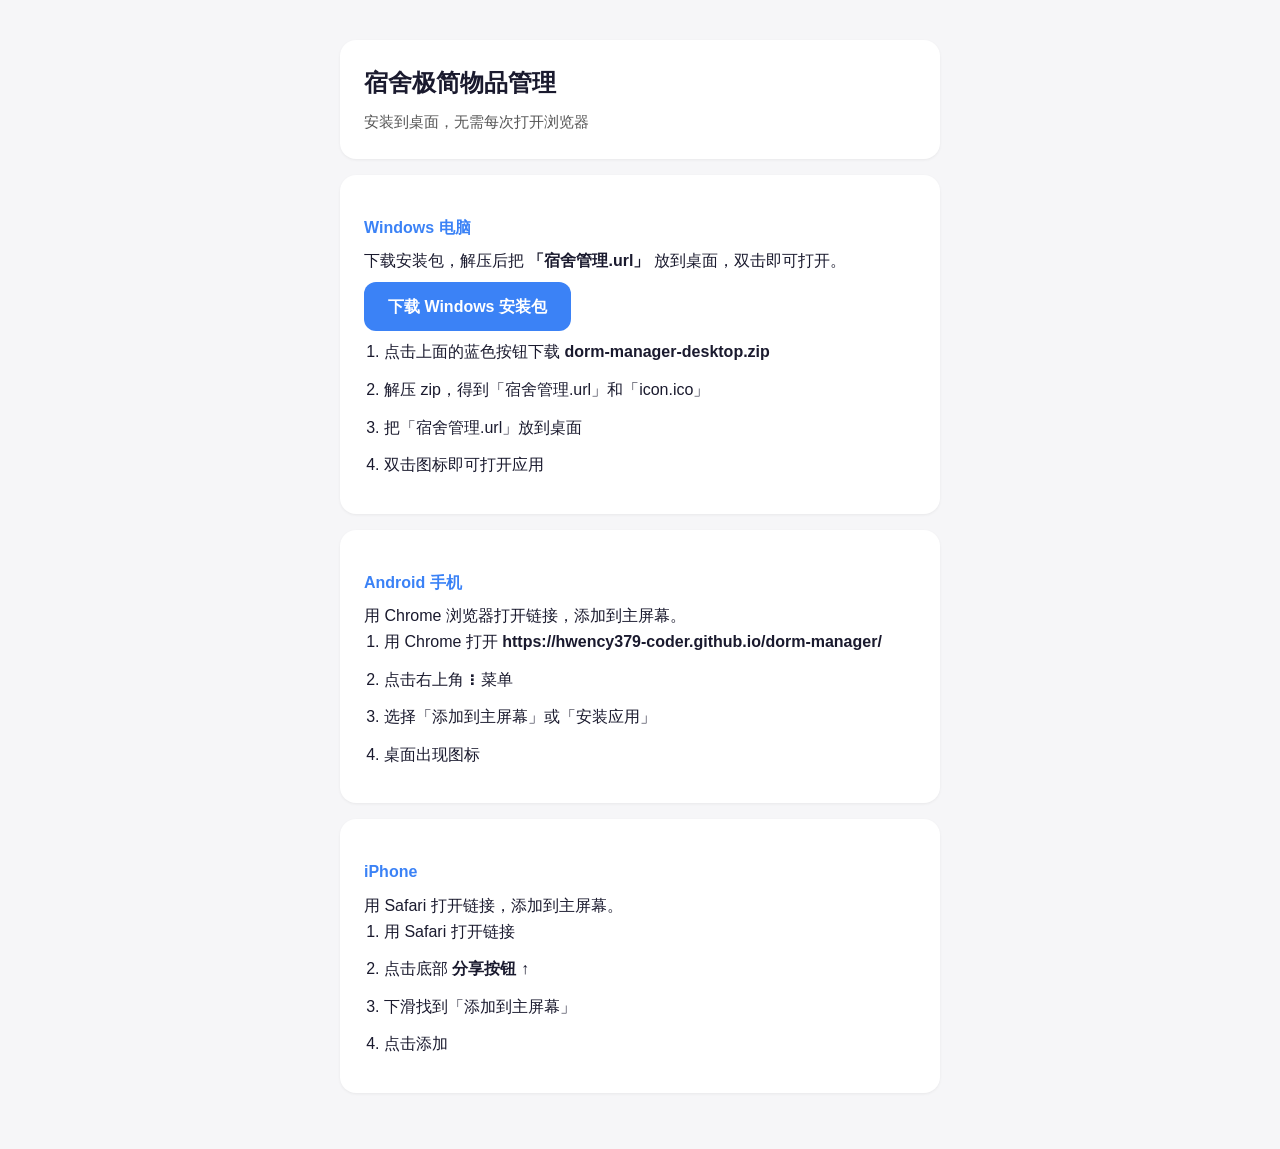
==== install.html @ ed108bbb "feat: 添加 Windows 桌面安装包和安装引导页面" ====
<!DOCTYPE html>
<html lang="zh-CN">
<head>
<meta charset="UTF-8">
<meta name="viewport" content="width=device-width, initial-scale=1.0">
<title>宿舍管理 - 安装到桌面</title>
<style>
*{box-sizing:border-box;margin:0;padding:0}
body{font-family:-apple-system,BlinkMacSystemFont,'Segoe UI',Roboto,sans-serif;background:#f6f6f8;color:#1a1a2e;line-height:1.6;padding:20px}
.container{max-width:600px;margin:0 auto;padding:20px 0}
.card{background:#fff;border-radius:16px;padding:24px;margin-bottom:16px;box-shadow:0 1px 3px rgba(0,0,0,0.06)}
h1{font-size:1.5rem;margin-bottom:8px}
.subtitle{color:#555;font-size:0.95rem}
.btn{display:inline-block;padding:12px 24px;background:#3b82f6;color:#fff;text-decoration:none;border-radius:12px;font-size:1rem;font-weight:600;margin:8px 0}
.btn:hover{background:#2563eb}
.steps{padding-left:20px}
.steps li{margin-bottom:12px}
.platform{color:#3b82f6;font-weight:600;margin-top:16px;margin-bottom:8px}
</style>
</head>
<body>
<div class="container">
  <div class="card">
    <h1>宿舍极简物品管理</h1>
    <p class="subtitle">安装到桌面，无需每次打开浏览器</p>
  </div>
  
  <div class="card">
    <div class="platform">Windows 电脑</div>
    <p>下载安装包，解压后把 <b>「宿舍管理.url」</b> 放到桌面，双击即可打开。</p>
    <a class="btn" href="dorm-manager-desktop.zip" download>下载 Windows 安装包</a>
    <ol class="steps">
      <li>点击上面的蓝色按钮下载 <b>dorm-manager-desktop.zip</b></li>
      <li>解压 zip，得到「宿舍管理.url」和「icon.ico」</li>
      <li>把「宿舍管理.url」放到桌面</li>
      <li>双击图标即可打开应用</li>
    </ol>
  </div>
  
  <div class="card">
    <div class="platform">Android 手机</div>
    <p>用 Chrome 浏览器打开链接，添加到主屏幕。</p>
    <ol class="steps">
      <li>用 Chrome 打开 <b>https://hwency379-coder.github.io/dorm-manager/</b></li>
      <li>点击右上角 <b>⋮</b> 菜单</li>
      <li>选择「添加到主屏幕」或「安装应用」</li>
      <li>桌面出现图标</li>
    </ol>
  </div>
  
  <div class="card">
    <div class="platform">iPhone</div>
    <p>用 Safari 打开链接，添加到主屏幕。</p>
    <ol class="steps">
      <li>用 Safari 打开链接</li>
      <li>点击底部 <b>分享按钮 ↑</b></li>
      <li>下滑找到「添加到主屏幕」</li>
      <li>点击添加</li>
    </ol>
  </div>
</div>
</body>
</html>
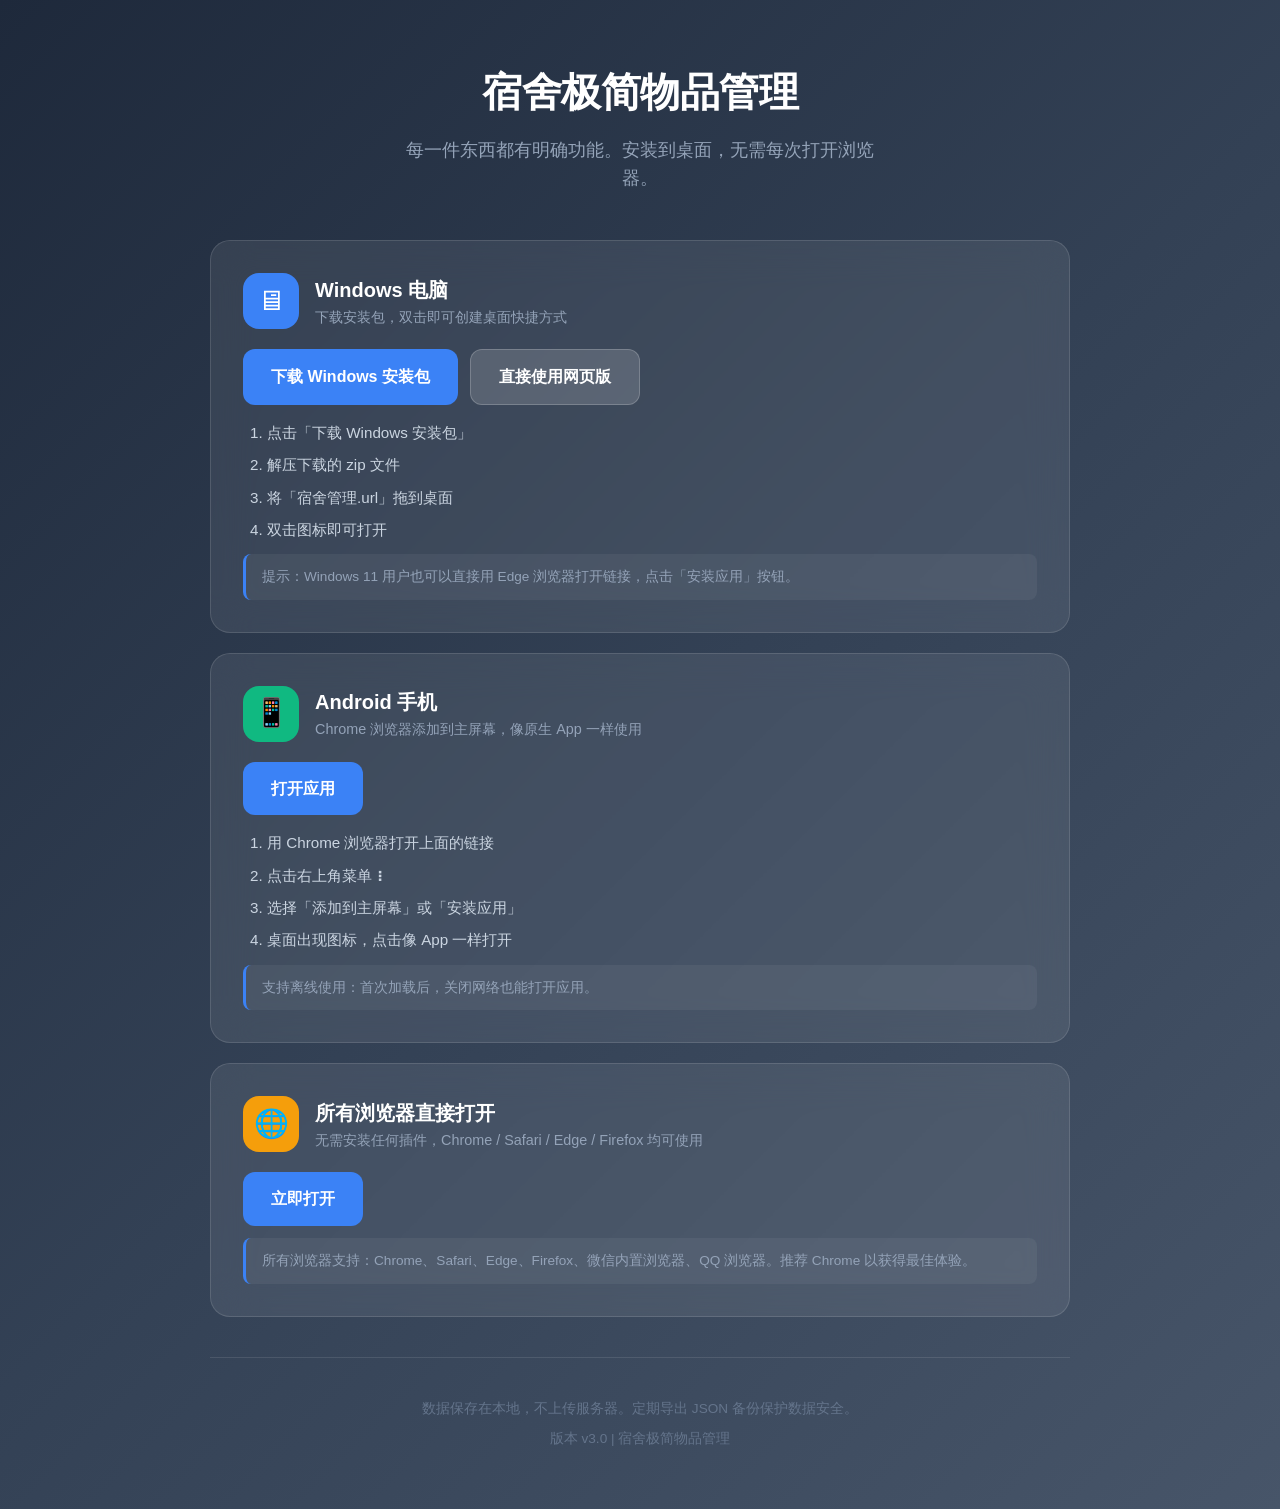
==== commit f8b5a6c5: "feat: 添加 Windows 桌面安装包和安装引导页面" ====
--- a/install.html
+++ b/install.html
@@ -3,61 +3,145 @@
 <head>
 <meta charset="UTF-8">
 <meta name="viewport" content="width=device-width, initial-scale=1.0">
-<title>宿舍管理 - 安装到桌面</title>
+<title>宿舍极简物品管理 - 下载安装</title>
 <style>
-*{box-sizing:border-box;margin:0;padding:0}
-body{font-family:-apple-system,BlinkMacSystemFont,'Segoe UI',Roboto,sans-serif;background:#f6f6f8;color:#1a1a2e;line-height:1.6;padding:20px}
-.container{max-width:600px;margin:0 auto;padding:20px 0}
-.card{background:#fff;border-radius:16px;padding:24px;margin-bottom:16px;box-shadow:0 1px 3px rgba(0,0,0,0.06)}
-h1{font-size:1.5rem;margin-bottom:8px}
-.subtitle{color:#555;font-size:0.95rem}
-.btn{display:inline-block;padding:12px 24px;background:#3b82f6;color:#fff;text-decoration:none;border-radius:12px;font-size:1rem;font-weight:600;margin:8px 0}
-.btn:hover{background:#2563eb}
-.steps{padding-left:20px}
-.steps li{margin-bottom:12px}
-.platform{color:#3b82f6;font-weight:600;margin-top:16px;margin-bottom:8px}
+* { box-sizing: border-box; margin: 0; padding: 0; }
+body {
+  font-family: -apple-system, BlinkMacSystemFont, 'Segoe UI', Roboto, 'Helvetica Neue', Arial, sans-serif;
+  background: linear-gradient(135deg, #1e293b 0%, #334155 50%, #475569 100%);
+  color: #fff;
+  min-height: 100vh;
+  line-height: 1.6;
+}
+.container { max-width: 900px; margin: 0 auto; padding: 60px 20px; }
+.hero { text-align: center; margin-bottom: 48px; }
+.hero h1 { font-size: 2.5rem; font-weight: 700; margin-bottom: 12px; letter-spacing: -0.5px; }
+.hero p { font-size: 1.1rem; color: #94a3b8; max-width: 500px; margin: 0 auto; }
+
+.card {
+  background: rgba(255,255,255,0.08);
+  backdrop-filter: blur(20px);
+  border: 1px solid rgba(255,255,255,0.12);
+  border-radius: 20px;
+  padding: 32px;
+  margin-bottom: 20px;
+  transition: transform 0.2s, box-shadow 0.2s;
+}
+.card:hover { transform: translateY(-2px); box-shadow: 0 20px 40px rgba(0,0,0,0.2); }
+
+.platform-header { display: flex; align-items: center; gap: 16px; margin-bottom: 20px; }
+.icon-circle {
+  width: 56px; height: 56px; border-radius: 16px;
+  display: flex; align-items: center; justify-content: center;
+  font-size: 28px; flex-shrink: 0;
+}
+.win-bg { background: #3b82f6; }
+.android-bg { background: #10b981; }
+.browser-bg { background: #f59e0b; }
+
+.platform-name { font-size: 1.25rem; font-weight: 600; }
+.platform-desc { color: #94a3b8; font-size: 0.9rem; }
+
+.btn {
+  display: inline-flex; align-items: center; gap: 8px;
+  padding: 14px 28px; border-radius: 12px;
+  font-size: 1rem; font-weight: 600; text-decoration: none;
+  transition: all 0.2s; border: none; cursor: pointer;
+}
+.btn-primary { background: #3b82f6; color: #fff; }
+.btn-primary:hover { background: #2563eb; transform: translateY(-1px); }
+.btn-secondary { background: rgba(255,255,255,0.15); color: #fff; border: 1px solid rgba(255,255,255,0.2); }
+.btn-secondary:hover { background: rgba(255,255,255,0.25); }
+
+.steps { padding-left: 24px; margin-top: 16px; }
+.steps li { margin-bottom: 8px; color: #cbd5e1; font-size: 0.95rem; }
+.tip { color: #94a3b8; font-size: 0.85rem; margin-top: 12px; padding: 12px 16px; background: rgba(255,255,255,0.05); border-radius: 8px; border-left: 3px solid #3b82f6; }
+
+.actions { display: flex; gap: 12px; flex-wrap: wrap; margin-top: 20px; }
+
+.divider { height: 1px; background: rgba(255,255,255,0.1); margin: 40px 0; }
+
+.footer { text-align: center; color: #64748b; font-size: 0.85rem; margin-top: 40px; }
+
+@media (max-width: 600px) {
+  .hero h1 { font-size: 1.8rem; }
+  .card { padding: 24px; }
+  .platform-header { gap: 12px; }
+  .icon-circle { width: 48px; height: 48px; font-size: 24px; }
+}
 </style>
 </head>
 <body>
 <div class="container">
+  <div class="hero">
+    <h1>宿舍极简物品管理</h1>
+    <p>每一件东西都有明确功能。安装到桌面，无需每次打开浏览器。</p>
+  </div>
+
+  <!-- Windows -->
   <div class="card">
-    <h1>宿舍极简物品管理</h1>
-    <p class="subtitle">安装到桌面，无需每次打开浏览器</p>
+    <div class="platform-header">
+      <div class="icon-circle win-bg">&#x1F5A5;</div>
+      <div>
+        <div class="platform-name">Windows 电脑</div>
+        <div class="platform-desc">下载安装包，双击即可创建桌面快捷方式</div>
+      </div>
+    </div>
+    <div class="actions">
+      <a href="dorm-manager-desktop.zip" class="btn btn-primary" download>下载 Windows 安装包</a>
+      <a href="https://hwency379-coder.github.io/dorm-manager/" class="btn btn-secondary">直接使用网页版</a>
+    </div>
+    <ol class="steps">
+      <li>点击「下载 Windows 安装包」</li>
+      <li>解压下载的 zip 文件</li>
+      <li>将「宿舍管理.url」拖到桌面</li>
+      <li>双击图标即可打开</li>
+    </ol>
+    <div class="tip">提示：Windows 11 用户也可以直接用 Edge 浏览器打开链接，点击「安装应用」按钮。</div>
   </div>
-  
+
+  <!-- Android -->
   <div class="card">
-    <div class="platform">Windows 电脑</div>
-    <p>下载安装包，解压后把 <b>「宿舍管理.url」</b> 放到桌面，双击即可打开。</p>
-    <a class="btn" href="dorm-manager-desktop.zip" download>下载 Windows 安装包</a>
+    <div class="platform-header">
+      <div class="icon-circle android-bg">&#x1F4F1;</div>
+      <div>
+        <div class="platform-name">Android 手机</div>
+        <div class="platform-desc">Chrome 浏览器添加到主屏幕，像原生 App 一样使用</div>
+      </div>
+    </div>
+    <div class="actions">
+      <a href="https://hwency379-coder.github.io/dorm-manager/" class="btn btn-primary">打开应用</a>
+    </div>
     <ol class="steps">
-      <li>点击上面的蓝色按钮下载 <b>dorm-manager-desktop.zip</b></li>
-      <li>解压 zip，得到「宿舍管理.url」和「icon.ico」</li>
-      <li>把「宿舍管理.url」放到桌面</li>
-      <li>双击图标即可打开应用</li>
+      <li>用 Chrome 浏览器打开上面的链接</li>
+      <li>点击右上角菜单 <b>&#x22EE;</b></li>
+      <li>选择「添加到主屏幕」或「安装应用」</li>
+      <li>桌面出现图标，点击像 App 一样打开</li>
     </ol>
+    <div class="tip">支持离线使用：首次加载后，关闭网络也能打开应用。</div>
   </div>
-  
+
+  <!-- 浏览器直接打开 -->
   <div class="card">
-    <div class="platform">Android 手机</div>
-    <p>用 Chrome 浏览器打开链接，添加到主屏幕。</p>
-    <ol class="steps">
-      <li>用 Chrome 打开 <b>https://hwency379-coder.github.io/dorm-manager/</b></li>
-      <li>点击右上角 <b>⋮</b> 菜单</li>
-      <li>选择「添加到主屏幕」或「安装应用」</li>
-      <li>桌面出现图标</li>
-    </ol>
+    <div class="platform-header">
+      <div class="icon-circle browser-bg">&#x1F310;</div>
+      <div>
+        <div class="platform-name">所有浏览器直接打开</div>
+        <div class="platform-desc">无需安装任何插件，Chrome / Safari / Edge / Firefox 均可使用</div>
+      </div>
+    </div>
+    <div class="actions">
+      <a href="https://hwency379-coder.github.io/dorm-manager/" class="btn btn-primary">立即打开</a>
+    </div>
+    <div class="tip">所有浏览器支持：Chrome、Safari、Edge、Firefox、微信内置浏览器、QQ 浏览器。推荐 Chrome 以获得最佳体验。</div>
   </div>
-  
-  <div class="card">
-    <div class="platform">iPhone</div>
-    <p>用 Safari 打开链接，添加到主屏幕。</p>
-    <ol class="steps">
-      <li>用 Safari 打开链接</li>
-      <li>点击底部 <b>分享按钮 ↑</b></li>
-      <li>下滑找到「添加到主屏幕」</li>
-      <li>点击添加</li>
-    </ol>
+
+  <div class="divider"></div>
+
+  <div class="footer">
+    <p>数据保存在本地，不上传服务器。定期导出 JSON 备份保护数据安全。</p>
+    <p style="margin-top:8px">版本 v3.0 | 宿舍极简物品管理</p>
   </div>
 </div>
 </body>
-</html>
+</html>
